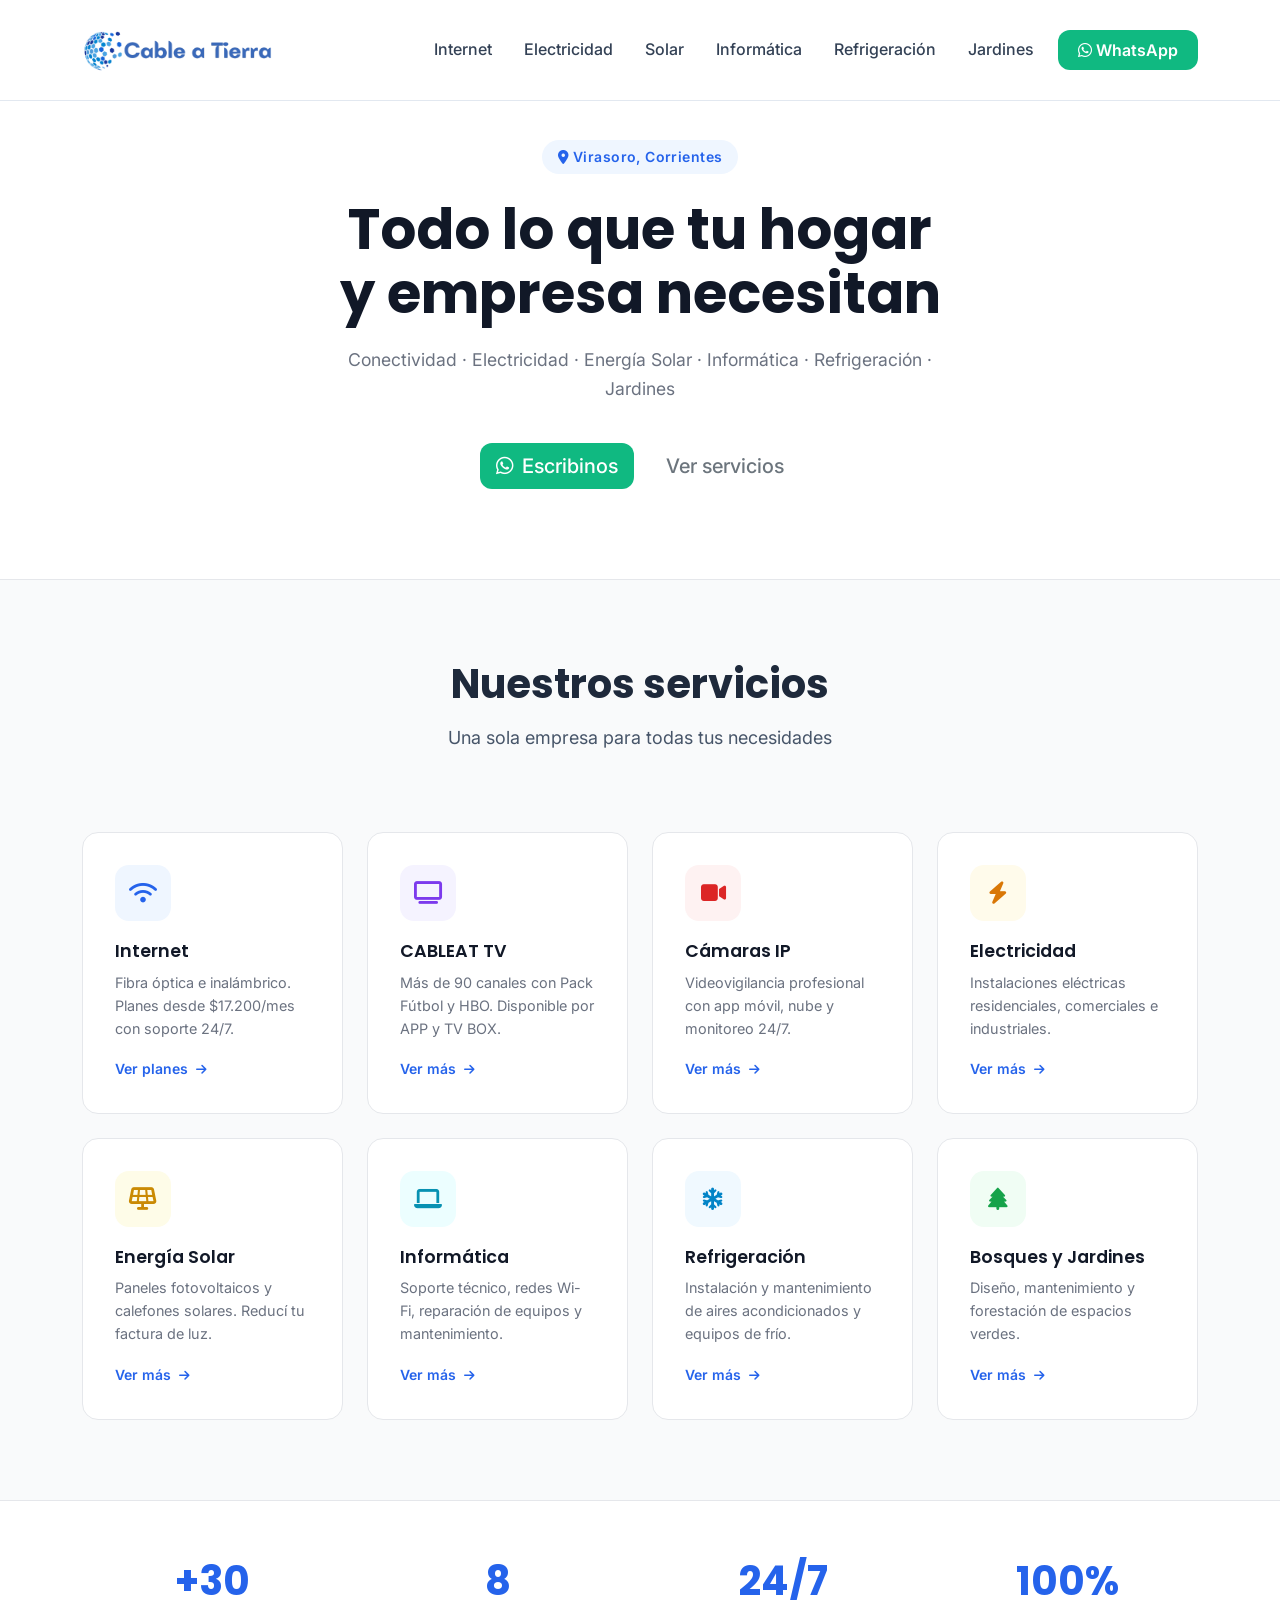
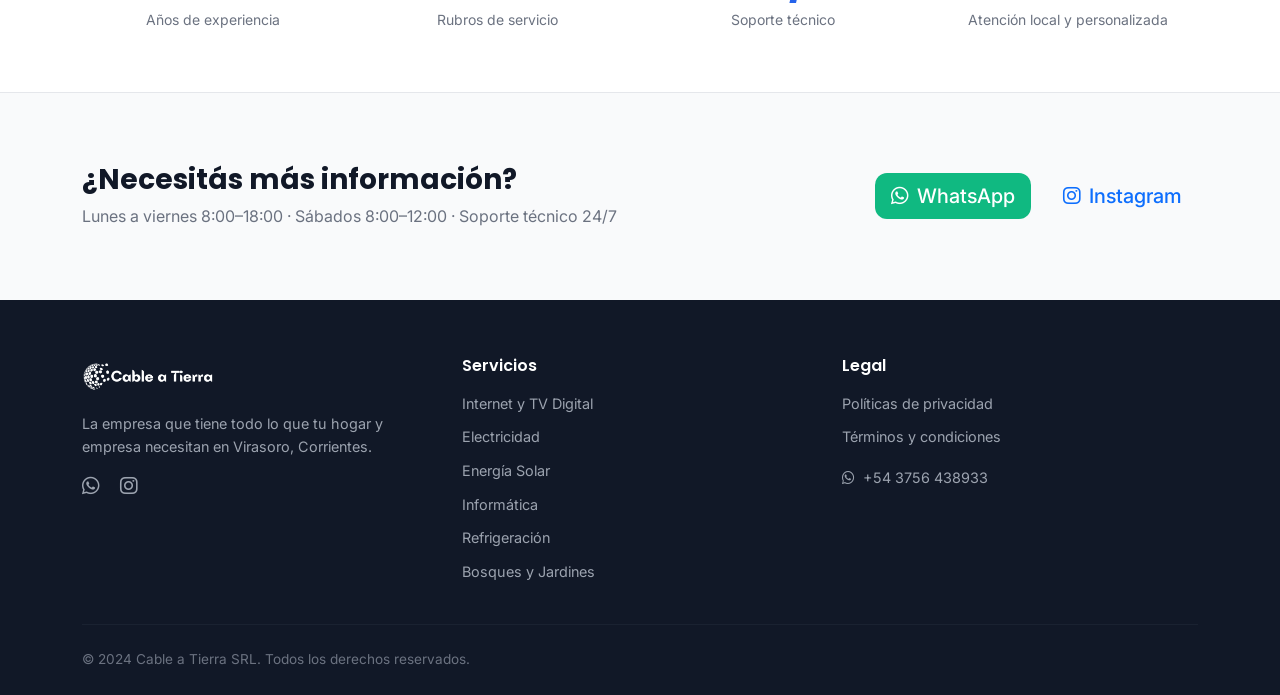
==== index.html @ e5aa2513 "fix: actualizar números de WhatsApp por rubro - Internet: +5493756438933 - Electricidad, Refrigeraci" ====
<!DOCTYPE html>
<html lang="es">
<head>
    <meta charset="UTF-8">
    <meta name="viewport" content="width=device-width, initial-scale=1.0">
    <title>Cable a Tierra - Soluciones para tu hogar y empresa en Virasoro</title>
    <meta name="description" content="Internet, TV Digital, Electricidad, Energía Solar, Informática, Refrigeración y Jardines en Virasoro, Corrientes.">
    <link href="https://cdn.jsdelivr.net/npm/bootstrap@5.3.0/dist/css/bootstrap.min.css" rel="stylesheet">
    <link rel="stylesheet" href="https://cdnjs.cloudflare.com/ajax/libs/font-awesome/6.4.0/css/all.min.css">
    <link href="https://fonts.googleapis.com/css2?family=Inter:wght@300;400;500;600;700&family=Poppins:wght@600;700&display=swap" rel="stylesheet">
    <link rel="stylesheet" href="styles.css">
</head>
<body>

    <!-- Navbar -->
    <nav class="navbar navbar-expand-lg fixed-top">
        <div class="container">
            <a class="navbar-brand" href="index.html">
                <img src="images/logo.png" alt="Cable a Tierra" class="logo">
            </a>
            <button class="navbar-toggler" type="button" data-bs-toggle="collapse" data-bs-target="#navbarNav">
                <span class="navbar-toggler-icon"></span>
            </button>
            <div class="collapse navbar-collapse" id="navbarNav">
                <ul class="navbar-nav ms-auto align-items-center">
                    <li class="nav-item"><a class="nav-link" href="internet.html">Internet</a></li>
                    <li class="nav-item"><a class="nav-link" href="electricidad.html">Electricidad</a></li>
                    <li class="nav-item"><a class="nav-link" href="solar.html">Solar</a></li>
                    <li class="nav-item"><a class="nav-link" href="informatica.html">Informática</a></li>
                    <li class="nav-item"><a class="nav-link" href="refrigeracion.html">Refrigeración</a></li>
                    <li class="nav-item"><a class="nav-link" href="jardines.html">Jardines</a></li>
                    <li class="nav-item ms-2">
                        <a class="btn btn-success nav-cta" href="https://wa.me/5493756438933" target="_blank">
                            <i class="fab fa-whatsapp me-1"></i>WhatsApp
                        </a>
                    </li>
                </ul>
            </div>
        </div>
    </nav>

    <!-- Hero -->
    <section class="hub-hero">
        <div class="container">
            <div class="row justify-content-center text-center">
                <div class="col-lg-7">
                    <span class="hub-badge"><i class="fas fa-map-marker-alt me-1"></i>Virasoro, Corrientes</span>
                    <h1 class="hub-title">Todo lo que tu hogar<br>y empresa necesitan</h1>
                    <p class="hub-subtitle">Conectividad · Electricidad · Energía Solar · Informática · Refrigeración · Jardines</p>
                    <div class="hub-actions">
                        <a href="https://wa.me/5493756438933" class="btn btn-success btn-lg" target="_blank">
                            <i class="fab fa-whatsapp me-2"></i>Escribinos
                        </a>
                        <a href="#servicios" class="btn btn-outline-secondary btn-lg">Ver servicios</a>
                    </div>
                </div>
            </div>
        </div>
    </section>

    <!-- Servicios -->
    <section id="servicios" class="services-section">
        <div class="container">
            <div class="row justify-content-center mb-5">
                <div class="col-lg-6 text-center">
                    <h2 class="section-title">Nuestros servicios</h2>
                    <p class="section-subtitle">Una sola empresa para todas tus necesidades</p>
                </div>
            </div>
            <div class="row g-4">

                <div class="col-lg-3 col-md-6">
                    <a href="internet.html" class="service-card">
                        <div class="service-icon" style="background:#EFF6FF;color:#2563EB">
                            <i class="fas fa-wifi"></i>
                        </div>
                        <h4>Internet</h4>
                        <p>Fibra óptica e inalámbrico. Planes desde $17.200/mes con soporte 24/7.</p>
                        <span class="service-link">Ver planes <i class="fas fa-arrow-right"></i></span>
                    </a>
                </div>

                <div class="col-lg-3 col-md-6">
                    <a href="internet.html#tv-digital" class="service-card">
                        <div class="service-icon" style="background:#F5F3FF;color:#7C3AED">
                            <i class="fas fa-tv"></i>
                        </div>
                        <h4>CABLEAT TV</h4>
                        <p>Más de 90 canales con Pack Fútbol y HBO. Disponible por APP y TV BOX.</p>
                        <span class="service-link">Ver más <i class="fas fa-arrow-right"></i></span>
                    </a>
                </div>

                <div class="col-lg-3 col-md-6">
                    <a href="internet.html#camaras" class="service-card">
                        <div class="service-icon" style="background:#FEF2F2;color:#DC2626">
                            <i class="fas fa-video"></i>
                        </div>
                        <h4>Cámaras IP</h4>
                        <p>Videovigilancia profesional con app móvil, nube y monitoreo 24/7.</p>
                        <span class="service-link">Ver más <i class="fas fa-arrow-right"></i></span>
                    </a>
                </div>

                <div class="col-lg-3 col-md-6">
                    <a href="electricidad.html" class="service-card">
                        <div class="service-icon" style="background:#FFFBEB;color:#D97706">
                            <i class="fas fa-bolt"></i>
                        </div>
                        <h4>Electricidad</h4>
                        <p>Instalaciones eléctricas residenciales, comerciales e industriales.</p>
                        <span class="service-link">Ver más <i class="fas fa-arrow-right"></i></span>
                    </a>
                </div>

                <div class="col-lg-3 col-md-6">
                    <a href="solar.html" class="service-card">
                        <div class="service-icon" style="background:#FEFCE8;color:#CA8A04">
                            <i class="fas fa-solar-panel"></i>
                        </div>
                        <h4>Energía Solar</h4>
                        <p>Paneles fotovoltaicos y calefones solares. Reducí tu factura de luz.</p>
                        <span class="service-link">Ver más <i class="fas fa-arrow-right"></i></span>
                    </a>
                </div>

                <div class="col-lg-3 col-md-6">
                    <a href="informatica.html" class="service-card">
                        <div class="service-icon" style="background:#ECFEFF;color:#0891B2">
                            <i class="fas fa-laptop"></i>
                        </div>
                        <h4>Informática</h4>
                        <p>Soporte técnico, redes Wi-Fi, reparación de equipos y mantenimiento.</p>
                        <span class="service-link">Ver más <i class="fas fa-arrow-right"></i></span>
                    </a>
                </div>

                <div class="col-lg-3 col-md-6">
                    <a href="refrigeracion.html" class="service-card">
                        <div class="service-icon" style="background:#F0F9FF;color:#0284C7">
                            <i class="fas fa-snowflake"></i>
                        </div>
                        <h4>Refrigeración</h4>
                        <p>Instalación y mantenimiento de aires acondicionados y equipos de frío.</p>
                        <span class="service-link">Ver más <i class="fas fa-arrow-right"></i></span>
                    </a>
                </div>

                <div class="col-lg-3 col-md-6">
                    <a href="jardines.html" class="service-card">
                        <div class="service-icon" style="background:#F0FDF4;color:#16A34A">
                            <i class="fas fa-tree"></i>
                        </div>
                        <h4>Bosques y Jardines</h4>
                        <p>Diseño, mantenimiento y forestación de espacios verdes.</p>
                        <span class="service-link">Ver más <i class="fas fa-arrow-right"></i></span>
                    </a>
                </div>

            </div>
        </div>
    </section>

    <!-- Stats -->
    <section class="stats-section">
        <div class="container">
            <div class="row text-center g-4">
                <div class="col-6 col-md-3">
                    <div class="stat-number">+30</div>
                    <div class="stat-label">Años de experiencia</div>
                </div>
                <div class="col-6 col-md-3">
                    <div class="stat-number">8</div>
                    <div class="stat-label">Rubros de servicio</div>
                </div>
                <div class="col-6 col-md-3">
                    <div class="stat-number">24/7</div>
                    <div class="stat-label">Soporte técnico</div>
                </div>
                <div class="col-6 col-md-3">
                    <div class="stat-number">100%</div>
                    <div class="stat-label">Atención local y personalizada</div>
                </div>
            </div>
        </div>
    </section>

    <!-- Contacto -->
    <section class="contact-bar">
        <div class="container">
            <div class="row align-items-center justify-content-between g-4">
                <div class="col-lg-6">
                    <h2>¿Necesitás más información?</h2>
                    <p>Lunes a viernes 8:00–18:00 · Sábados 8:00–12:00 · Soporte técnico 24/7</p>
                </div>
                <div class="col-lg-4 d-flex gap-3 justify-content-lg-end flex-wrap">
                    <a href="https://wa.me/5493756438933" class="btn btn-success btn-lg" target="_blank">
                        <i class="fab fa-whatsapp me-2"></i>WhatsApp
                    </a>
                    <a href="https://instagram.com/cableatierrasrl" class="btn btn-outline-primary btn-lg" target="_blank">
                        <i class="fab fa-instagram me-2"></i>Instagram
                    </a>
                </div>
            </div>
        </div>
    </section>

    <!-- Footer -->
    <footer>
        <div class="container">
            <div class="row gy-4">
                <div class="col-lg-4">
                    <img src="images/logo.png" alt="Cable a Tierra" class="footer-logo mb-3">
                    <p>La empresa que tiene todo lo que tu hogar y empresa necesitan en Virasoro, Corrientes.</p>
                    <div class="mt-3">
                        <a href="https://wa.me/5493756438933" class="footer-social me-3" target="_blank"><i class="fab fa-whatsapp fa-lg"></i></a>
                        <a href="https://instagram.com/cableatierrasrl" class="footer-social" target="_blank"><i class="fab fa-instagram fa-lg"></i></a>
                    </div>
                </div>
                <div class="col-lg-4">
                    <h6>Servicios</h6>
                    <ul class="list-unstyled footer-links">
                        <li><a href="internet.html">Internet y TV Digital</a></li>
                        <li><a href="electricidad.html">Electricidad</a></li>
                        <li><a href="solar.html">Energía Solar</a></li>
                        <li><a href="informatica.html">Informática</a></li>
                        <li><a href="refrigeracion.html">Refrigeración</a></li>
                        <li><a href="jardines.html">Bosques y Jardines</a></li>
                    </ul>
                </div>
                <div class="col-lg-4">
                    <h6>Legal</h6>
                    <ul class="list-unstyled footer-links">
                        <li><a href="politicas.html">Políticas de privacidad</a></li>
                        <li><a href="terminos.html">Términos y condiciones</a></li>
                    </ul>
                    <p class="mt-3" style="color:#9CA3AF;font-size:0.9rem"><i class="fab fa-whatsapp me-2"></i>+54 3756 438933</p>
                </div>
            </div>
            <hr class="footer-divider">
            <p class="footer-copy">&copy; 2024 Cable a Tierra SRL. Todos los derechos reservados.</p>
        </div>
    </footer>

    <script src="https://cdn.jsdelivr.net/npm/bootstrap@5.3.0/dist/js/bootstrap.bundle.min.js"></script>
    <script src="script.js"></script>
</body>
</html>
---- styles.css ----
/* Variables CSS para paleta de colores moderna */
:root {
    --primary-color: #2563eb;
    --primary-dark: #1d4ed8;
    --secondary-color: #06b6d4;
    --success-color: #10b981;
    --warning-color: #f59e0b;
    --danger-color: #ef4444;
    --dark-color: #1f2937;
    --light-color: #f8fafc;
    --gray-100: #f1f5f9;
    --gray-200: #e2e8f0;
    --gray-300: #cbd5e1;
    --gray-400: #94a3b8;
    --gray-500: #64748b;
    --gray-600: #475569;
    --gray-700: #334155;
    --gray-800: #1e293b;
    --gray-900: #0f172a;
    
    --gradient-primary: linear-gradient(135deg, #2563eb 0%, #06b6d4 100%);
    --gradient-secondary: linear-gradient(135deg, #10b981 0%, #06b6d4 100%);
    
    --font-primary: 'Inter', sans-serif;
    --font-secondary: 'Poppins', sans-serif;
    
    --border-radius: 12px;
    --border-radius-lg: 16px;
    --box-shadow: 0 4px 6px -1px rgba(0, 0, 0, 0.1), 0 2px 4px -1px rgba(0, 0, 0, 0.06);
    --box-shadow-lg: 0 20px 25px -5px rgba(0, 0, 0, 0.1), 0 10px 10px -5px rgba(0, 0, 0, 0.04);
}

/* Reset y base */
* {
    margin: 0;
    padding: 0;
    box-sizing: border-box;
}

body {
    font-family: var(--font-primary);
    line-height: 1.6;
    color: var(--gray-700);
    overflow-x: hidden;
}

/* Smooth scrolling */
html {
    scroll-behavior: smooth;
}

/* Tipografía */
h1, h2, h3, h4, h5, h6 {
    font-family: var(--font-secondary);
    font-weight: 600;
    line-height: 1.2;
    margin-bottom: 1rem;
}

.section-title {
    font-size: 2.5rem;
    font-weight: 700;
    color: var(--gray-800);
    margin-bottom: 1rem;
}

.section-subtitle {
    font-size: 1.125rem;
    color: var(--gray-600);
    margin-bottom: 2rem;
}

/* Navegación */
.navbar {
    background: rgba(255, 255, 255, 0.95);
    backdrop-filter: blur(10px);
    border-bottom: 1px solid var(--gray-200);
    transition: all 0.3s ease;
    padding: 1rem 0;
}

.navbar.scrolled {
    background: rgba(255, 255, 255, 0.98);
    box-shadow: var(--box-shadow);
}

.navbar-brand .logo {
    height: 58px;
    width: auto;
}

.navbar-nav .nav-link {
    font-weight: 500;
    color: var(--gray-700);
    margin: 0 0.5rem;
    transition: color 0.3s ease;
}

.navbar-nav .nav-link:hover {
    color: var(--primary-color);
}

.navbar-nav .nav-link.btn {
    border-radius: var(--border-radius);
    padding: 0.5rem 1rem;
}

/* Hero Section */
.hero-section {
    position: relative;
    min-height: 100vh;
    display: flex;
    align-items: center;
    background: var(--gradient-primary);
    color: white;
    overflow: hidden;
}

.hero-background {
    position: absolute;
    top: 0;
    left: 0;
    width: 100%;
    height: 100%;
    background: url('images/hero_background.png') center/cover;
    opacity: 0.3;
    z-index: 1;
}

.hero-section::before {
    content: '';
    position: absolute;
    top: 0;
    left: 0;
    width: 100%;
    height: 100%;
    background: var(--gradient-primary);
    z-index: 2;
}

.hero-section .container {
    position: relative;
    z-index: 3;
}

.hero-title {
    font-size: 3.5rem;
    font-weight: 700;
    margin-bottom: 1.5rem;
    line-height: 1.1;
}

.hero-subtitle {
    font-size: 1.25rem;
    margin-bottom: 2rem;
    opacity: 0.9;
}

.hero-buttons .btn {
    margin: 0.5rem 0.5rem 0.5rem 0;
    padding: 0.75rem 2rem;
    font-weight: 600;
    border-radius: var(--border-radius);
    transition: all 0.3s ease;
}

.hero-buttons .btn:hover {
    transform: translateY(-2px);
    box-shadow: var(--box-shadow-lg);
}

.hero-image img {
    border-radius: var(--border-radius-lg);
    box-shadow: var(--box-shadow-lg);
}

/* Botones personalizados */
.btn {
    border-radius: var(--border-radius);
    font-weight: 500;
    transition: all 0.3s ease;
    border: none;
}

.btn-primary {
    background: var(--gradient-primary);
    border: none;
}

.btn-primary:hover {
    background: var(--primary-dark);
    transform: translateY(-1px);
    box-shadow: var(--box-shadow);
}

.btn-success {
    background-color: var(--success-color);
}

.btn-success:hover {
    background-color: #059669;
    transform: translateY(-1px);
}

/* Planes de Internet */
.plan-tabs .nav-link {
    border-radius: var(--border-radius);
    font-weight: 600;
    color: var(--gray-600);
    background: var(--gray-100);
    border: none;
    margin: 0 0.25rem;
    transition: all 0.3s ease;
}

.plan-tabs .nav-link.active {
    background: var(--gradient-primary);
    color: white;
}

.plan-card {
    background: white;
    border-radius: var(--border-radius-lg);
    padding: 2rem;
    box-shadow: var(--box-shadow);
    transition: all 0.3s ease;
    height: 100%;
    position: relative;
    border: 2px solid transparent;
}

.plan-card:hover {
    transform: translateY(-5px);
    box-shadow: var(--box-shadow-lg);
}

.plan-card.featured {
    border-color: var(--primary-color);
    transform: scale(1.05);
}

.plan-card.featured:hover {
    transform: scale(1.05) translateY(-5px);
}

.plan-badge {
    position: absolute;
    top: -10px;
    left: 50%;
    transform: translateX(-50%);
    background: var(--gradient-primary);
    color: white;
    padding: 0.5rem 1rem;
    border-radius: var(--border-radius);
    font-size: 0.875rem;
    font-weight: 600;
}

.plan-header h4 {
    font-size: 1.5rem;
    color: var(--gray-800);
    margin-bottom: 0.5rem;
}

.plan-price {
    font-size: 2rem;
    font-weight: 700;
    color: var(--primary-color);
}

.plan-price-original {
    font-size: 0.95rem;
    color: var(--gray-400);
    text-decoration: line-through;
    margin-bottom: 0.1rem;
}

.plan-period {
    color: var(--gray-500);
    font-size: 0.875rem;
}

.plan-features ul {
    list-style: none;
    padding: 0;
    margin: 1.5rem 0;
}

.plan-features li {
    padding: 0.5rem 0;
    color: var(--gray-600);
}

.plan-features li i {
    color: var(--success-color);
    margin-right: 0.5rem;
}

/* TV Digital */
.tv-plan-card {
    background: white;
    border-radius: var(--border-radius);
    padding: 1.5rem;
    box-shadow: var(--box-shadow);
    transition: all 0.3s ease;
    border: 2px solid transparent;
}

.tv-plan-card:hover {
    transform: translateY(-2px);
    box-shadow: var(--box-shadow-lg);
}

.tv-plan-card.featured {
    border-color: var(--primary-color);
    background: linear-gradient(135deg, rgba(37, 99, 235, 0.05) 0%, rgba(6, 182, 212, 0.05) 100%);
}

.tv-plan-card h5 {
    color: var(--gray-800);
    margin-bottom: 0.25rem;
}

.tv-plan-card .price {
    font-size: 1.5rem;
    font-weight: 700;
    color: var(--primary-color);
}

.additional-packs {
    background: var(--gray-100);
    border-radius: var(--border-radius);
    padding: 1rem;
}

.pack-item {
    display: flex;
    justify-content: space-between;
    align-items: center;
    padding: 0.5rem 0;
    border-bottom: 1px solid var(--gray-200);
}

.pack-item:last-child {
    border-bottom: none;
}

.pack-item .price {
    font-weight: 600;
    color: var(--primary-color);
}

/* Features List */
.features-list {
    margin: 2rem 0;
}

.feature-item {
    display: flex;
    align-items: flex-start;
    margin-bottom: 1.5rem;
}

.feature-item i {
    font-size: 1.5rem;
    color: var(--primary-color);
    margin-right: 1rem;
    margin-top: 0.25rem;
}

.feature-item h5 {
    margin-bottom: 0.5rem;
    color: var(--gray-800);
}

.feature-item p {
    color: var(--gray-600);
    margin-bottom: 0;
}

/* Por qué elegirnos */
.why-choose-item i {
    color: rgba(255, 255, 255, 0.9);
}

.why-choose-item h5 {
    color: white;
    margin-bottom: 1rem;
}

.why-choose-item p {
    color: rgba(255, 255, 255, 0.8);
}

/* Formulario de contacto */
.contact-form-wrapper {
    background: white;
    border-radius: var(--border-radius-lg);
    padding: 3rem;
    box-shadow: var(--box-shadow-lg);
    border: 1px solid var(--gray-200);
}

.contact-form .form-control,
.contact-form .form-select {
    border-radius: var(--border-radius);
    border: 2px solid var(--gray-200);
    padding: 0.75rem 1rem;
    transition: all 0.3s ease;
}

.contact-form .form-control:focus,
.contact-form .form-select:focus {
    border-color: var(--primary-color);
    box-shadow: 0 0 0 0.2rem rgba(37, 99, 235, 0.25);
}

.contact-form .form-label {
    font-weight: 600;
    color: var(--gray-700);
    margin-bottom: 0.5rem;
}

/* Tarjetas de contacto */
.contact-card {
    background: white;
    border-radius: var(--border-radius-lg);
    padding: 2rem;
    box-shadow: var(--box-shadow);
    transition: all 0.3s ease;
    height: 100%;
}

.contact-card:hover {
    transform: translateY(-5px);
    box-shadow: var(--box-shadow-lg);
}

.contact-card h5 {
    color: var(--gray-800);
    margin: 1rem 0;
}

.contact-card p {
    color: var(--gray-600);
    margin-bottom: 1.5rem;
}

/* Footer */
footer {
    background: var(--gray-900) !important;
}

.footer-logo {
    height: 40px;
    width: auto;
    filter: brightness(0) invert(1);
}

footer h6 {
    color: white;
    font-weight: 600;
    margin-bottom: 1rem;
}

footer a {
    color: var(--gray-400);
    text-decoration: none;
    transition: color 0.3s ease;
}

footer a:hover {
    color: white;
}

/* Chatbot Widget */
.chatbot-widget {
    position: fixed;
    bottom: 20px;
    right: 20px;
    z-index: 1000;
}

.chatbot-toggle {
    width: 60px;
    height: 60px;
    background: var(--gradient-primary);
    border-radius: 50%;
    display: flex;
    align-items: center;
    justify-content: center;
    color: white;
    font-size: 1.5rem;
    cursor: pointer;
    box-shadow: var(--box-shadow-lg);
    transition: all 0.3s ease;
}

.chatbot-toggle:hover {
    transform: scale(1.1);
}

.chatbot-window {
    position: absolute;
    bottom: 70px;
    right: 0;
    width: 300px;
    background: white;
    border-radius: var(--border-radius-lg);
    box-shadow: var(--box-shadow-lg);
    display: none;
    overflow: hidden;
    border: 1px solid var(--gray-200);
}

.chatbot-window.active {
    display: block;
    animation: slideUp 0.3s ease;
}

@keyframes slideUp {
    from {
        opacity: 0;
        transform: translateY(20px);
    }
    to {
        opacity: 1;
        transform: translateY(0);
    }
}

.chatbot-header {
    background: var(--gradient-primary);
    color: white;
    padding: 1rem;
    display: flex;
    justify-content: space-between;
    align-items: center;
}

.chatbot-header h6 {
    margin: 0;
    font-weight: 600;
}

.chatbot-body {
    padding: 1rem;
    max-height: 300px;
    overflow-y: auto;
}

.chatbot-message {
    background: var(--gray-100);
    padding: 0.75rem;
    border-radius: var(--border-radius);
    margin-bottom: 1rem;
    font-size: 0.875rem;
}

.bot-message {
    background: var(--gray-100);
}

.user-message {
    background: var(--primary-color);
    color: white;
    margin-left: 2rem;
}

.chatbot-options {
    display: flex;
    flex-direction: column;
    gap: 0.5rem;
}

.chatbot-option {
    background: white;
    border: 2px solid var(--gray-200);
    border-radius: var(--border-radius);
    padding: 0.5rem;
    font-size: 0.875rem;
    cursor: pointer;
    transition: all 0.3s ease;
}

.chatbot-option:hover {
    border-color: var(--primary-color);
    background: rgba(37, 99, 235, 0.05);
}

/* Responsive Design */
@media (max-width: 768px) {
    .hero-title {
        font-size: 2.5rem;
    }
    
    .section-title {
        font-size: 2rem;
    }
    
    .hero-buttons .btn {
        display: block;
        width: 100%;
        margin: 0.5rem 0;
    }
    
    .contact-form-wrapper {
        padding: 2rem 1.5rem;
    }
    
    .plan-card.featured {
        transform: none;
    }
    
    .plan-card.featured:hover {
        transform: translateY(-5px);
    }
    
    .chatbot-window {
        width: 280px;
        right: -10px;
    }
}

@media (max-width: 576px) {
    .hero-title {
        font-size: 2rem;
    }
    
    .hero-subtitle {
        font-size: 1rem;
    }
    
    .contact-form-wrapper {
        padding: 1.5rem 1rem;
    }
    
    .navbar-brand .logo {
        height: 42px;
    }
}

/* Animaciones adicionales */
.fade-in {
    opacity: 0;
    transform: translateY(30px);
    transition: all 0.6s ease;
}

.fade-in.visible {
    opacity: 1;
    transform: translateY(0);
}

/* Utilidades */
.bg-gradient-primary {
    background: var(--gradient-primary);
}

.bg-gradient-secondary {
    background: var(--gradient-secondary);
}

.text-gradient {
    background: var(--gradient-primary);
    -webkit-background-clip: text;
    -webkit-text-fill-color: transparent;
    background-clip: text;
}

/* =====================
   HUB PAGE
   ===================== */

.hub-hero {
    padding: 140px 0 90px;
    background: #fff;
    border-bottom: 1px solid #E5E7EB;
}

.hub-badge {
    display: inline-block;
    background: #EFF6FF;
    color: #2563EB;
    padding: 0.35rem 1rem;
    border-radius: 100px;
    font-size: 0.875rem;
    font-weight: 600;
    letter-spacing: 0.03em;
    margin-bottom: 1.5rem;
}

.hub-title {
    font-size: 3.5rem;
    font-weight: 700;
    color: #111827;
    line-height: 1.15;
    margin-bottom: 1.25rem;
    font-family: var(--font-secondary);
}

.hub-subtitle {
    font-size: 1.1rem;
    color: #6B7280;
    margin-bottom: 2.5rem;
}

.hub-actions {
    display: flex;
    gap: 1rem;
    justify-content: center;
    flex-wrap: wrap;
}

.nav-cta {
    border-radius: var(--border-radius);
    padding: 0.5rem 1.25rem;
    font-weight: 600;
}

/* Services grid */
.services-section {
    padding: 80px 0;
    background: #F9FAFB;
}

.service-card {
    display: block;
    background: white;
    border-radius: 16px;
    padding: 2rem;
    height: 100%;
    text-decoration: none;
    color: inherit;
    border: 1px solid #E5E7EB;
    transition: all 0.25s ease;
}

.service-card:hover {
    transform: translateY(-4px);
    box-shadow: 0 12px 30px rgba(0,0,0,0.08);
    border-color: transparent;
    color: inherit;
    text-decoration: none;
}

.service-icon {
    width: 56px;
    height: 56px;
    border-radius: 14px;
    display: flex;
    align-items: center;
    justify-content: center;
    font-size: 1.4rem;
    margin-bottom: 1.25rem;
}

.service-card h4 {
    font-size: 1.1rem;
    font-weight: 600;
    color: #111827;
    margin-bottom: 0.5rem;
}

.service-card p {
    font-size: 0.9rem;
    color: #6B7280;
    margin-bottom: 1rem;
    line-height: 1.6;
}

.service-link {
    font-size: 0.875rem;
    font-weight: 600;
    color: #2563EB;
}

.service-link i {
    margin-left: 0.25rem;
    transition: transform 0.2s;
    font-size: 0.75rem;
}

.service-card:hover .service-link i {
    transform: translateX(4px);
}

/* Stats */
.stats-section {
    padding: 60px 0;
    background: white;
    border-top: 1px solid #E5E7EB;
    border-bottom: 1px solid #E5E7EB;
}

.stat-number {
    font-size: 2.5rem;
    font-weight: 700;
    color: #2563EB;
    font-family: var(--font-secondary);
    line-height: 1;
    margin-bottom: 0.5rem;
}

.stat-label {
    font-size: 0.875rem;
    color: #6B7280;
}

/* Contact bar */
.contact-bar {
    padding: 70px 0;
    background: #F9FAFB;
}

.contact-bar h2 {
    font-size: 1.75rem;
    font-weight: 700;
    color: #111827;
    margin-bottom: 0.5rem;
}

.contact-bar p {
    color: #6B7280;
    margin: 0;
}

/* Footer */
footer {
    background: #111827 !important;
    color: #9CA3AF;
    padding: 3.5rem 0 1.5rem;
}

.footer-logo {
    height: 40px;
    width: auto;
    filter: brightness(0) invert(1);
}

footer p {
    color: #9CA3AF;
    font-size: 0.9rem;
}

footer h6 {
    color: white !important;
    font-weight: 600;
    margin-bottom: 1rem;
}

.footer-links {
    margin: 0;
}

.footer-links li {
    margin-bottom: 0.5rem;
}

.footer-links a {
    color: #9CA3AF;
    text-decoration: none;
    font-size: 0.9rem;
    transition: color 0.2s;
}

.footer-links a:hover {
    color: white;
}

.footer-divider {
    border-color: #374151;
    margin: 2rem 0 1.5rem;
}

.footer-copy {
    font-size: 0.85rem;
    color: #6B7280;
    margin: 0;
}

.footer-social {
    color: #9CA3AF;
    text-decoration: none;
    transition: color 0.2s;
}

.footer-social:hover {
    color: white;
}

/* Banners de página (electricidad / solar) */
.page-banner-wrap {
    width: 100%;
    line-height: 0;
}

.page-banner {
    width: 100%;
    height: auto;
    display: block;
}

/* Secciones con banner integrado (jardines / informática) */
.product-section {
    border-top: 1px solid #E5E7EB;
}

.product-section-banner {
    width: 100%;
    line-height: 0;
}

.product-section-banner img {
    width: 100%;
    height: auto;
    display: block;
    transition: transform 0.4s ease;
}

.product-section:hover .product-section-banner img {
    transform: scale(1.02);
}

/* =====================
   SERVICE PAGES
   ===================== */

.service-hero {
    padding: 130px 0 70px;
    color: white;
    position: relative;
    overflow: hidden;
}

.service-hero::after {
    content: '';
    position: absolute;
    bottom: -2px;
    left: 0;
    right: 0;
    height: 60px;
    background: white;
    clip-path: ellipse(55% 100% at 50% 100%);
}

.service-hero-inner {
    position: relative;
    z-index: 2;
}

.service-hero-badge {
    display: inline-flex;
    align-items: center;
    gap: 0.4rem;
    background: rgba(255,255,255,0.2);
    padding: 0.35rem 1rem;
    border-radius: 100px;
    font-size: 0.85rem;
    font-weight: 500;
    margin-bottom: 1.25rem;
}

.service-hero-icon {
    font-size: 3rem;
    margin-bottom: 1rem;
    opacity: 0.9;
}

.service-hero-title {
    font-size: 2.75rem;
    font-weight: 700;
    line-height: 1.2;
    margin-bottom: 1rem;
}

.service-hero-subtitle {
    font-size: 1.1rem;
    opacity: 0.85;
    margin-bottom: 2rem;
    max-width: 520px;
}

/* Feature cards */
.features-grid {
    padding: 80px 0;
    background: white;
}

.feature-card {
    background: white;
    border-radius: 16px;
    padding: 2rem;
    border: 1px solid #E5E7EB;
    height: 100%;
    transition: all 0.25s ease;
}

.feature-card:hover {
    box-shadow: 0 8px 25px rgba(0,0,0,0.07);
    border-color: transparent;
    transform: translateY(-3px);
}

.feature-card-icon {
    font-size: 1.75rem;
    margin-bottom: 1rem;
}

.feature-card h5 {
    font-size: 1rem;
    font-weight: 600;
    color: #111827;
    margin-bottom: 0.4rem;
}

.feature-card p {
    font-size: 0.875rem;
    color: #6B7280;
    margin: 0;
    line-height: 1.6;
}

/* CTA section */
.cta-section {
    padding: 80px 0;
    background: #F9FAFB;
    text-align: center;
    border-top: 1px solid #E5E7EB;
}

.cta-section h2 {
    font-size: 2rem;
    font-weight: 700;
    color: #111827;
    margin-bottom: 0.75rem;
}

.cta-section p {
    color: #6B7280;
    margin-bottom: 2rem;
    font-size: 1rem;
}

@media (max-width: 768px) {
    .hub-title { font-size: 2.5rem; }
    .service-hero-title { font-size: 2rem; }
    .stat-number { font-size: 2rem; }
}

@media (max-width: 576px) {
    .hub-title { font-size: 2rem; }
    .hub-hero { padding: 120px 0 60px; }
}

/* Scrollbar personalizado */
::-webkit-scrollbar {
    width: 8px;
}

::-webkit-scrollbar-track {
    background: var(--gray-100);
}

::-webkit-scrollbar-thumb {
    background: var(--gray-400);
    border-radius: 4px;
}

::-webkit-scrollbar-thumb:hover {
    background: var(--gray-500);
}

/* Próximamente badge */
.proximamente-badge {
    display: inline-flex;
    align-items: center;
    background: #FEF3C7;
    color: #92400E;
    border: 1.5px solid #FCD34D;
    padding: 0.45rem 1.1rem;
    border-radius: 100px;
    font-size: 0.9rem;
    font-weight: 600;
    letter-spacing: 0.03em;
}

.proximamente-wrap {
    position: relative;
    padding: 2.5rem;
    border-radius: var(--border-radius-lg);
    background: #FFFBEB;
    border: 2px dashed #FCD34D;
}
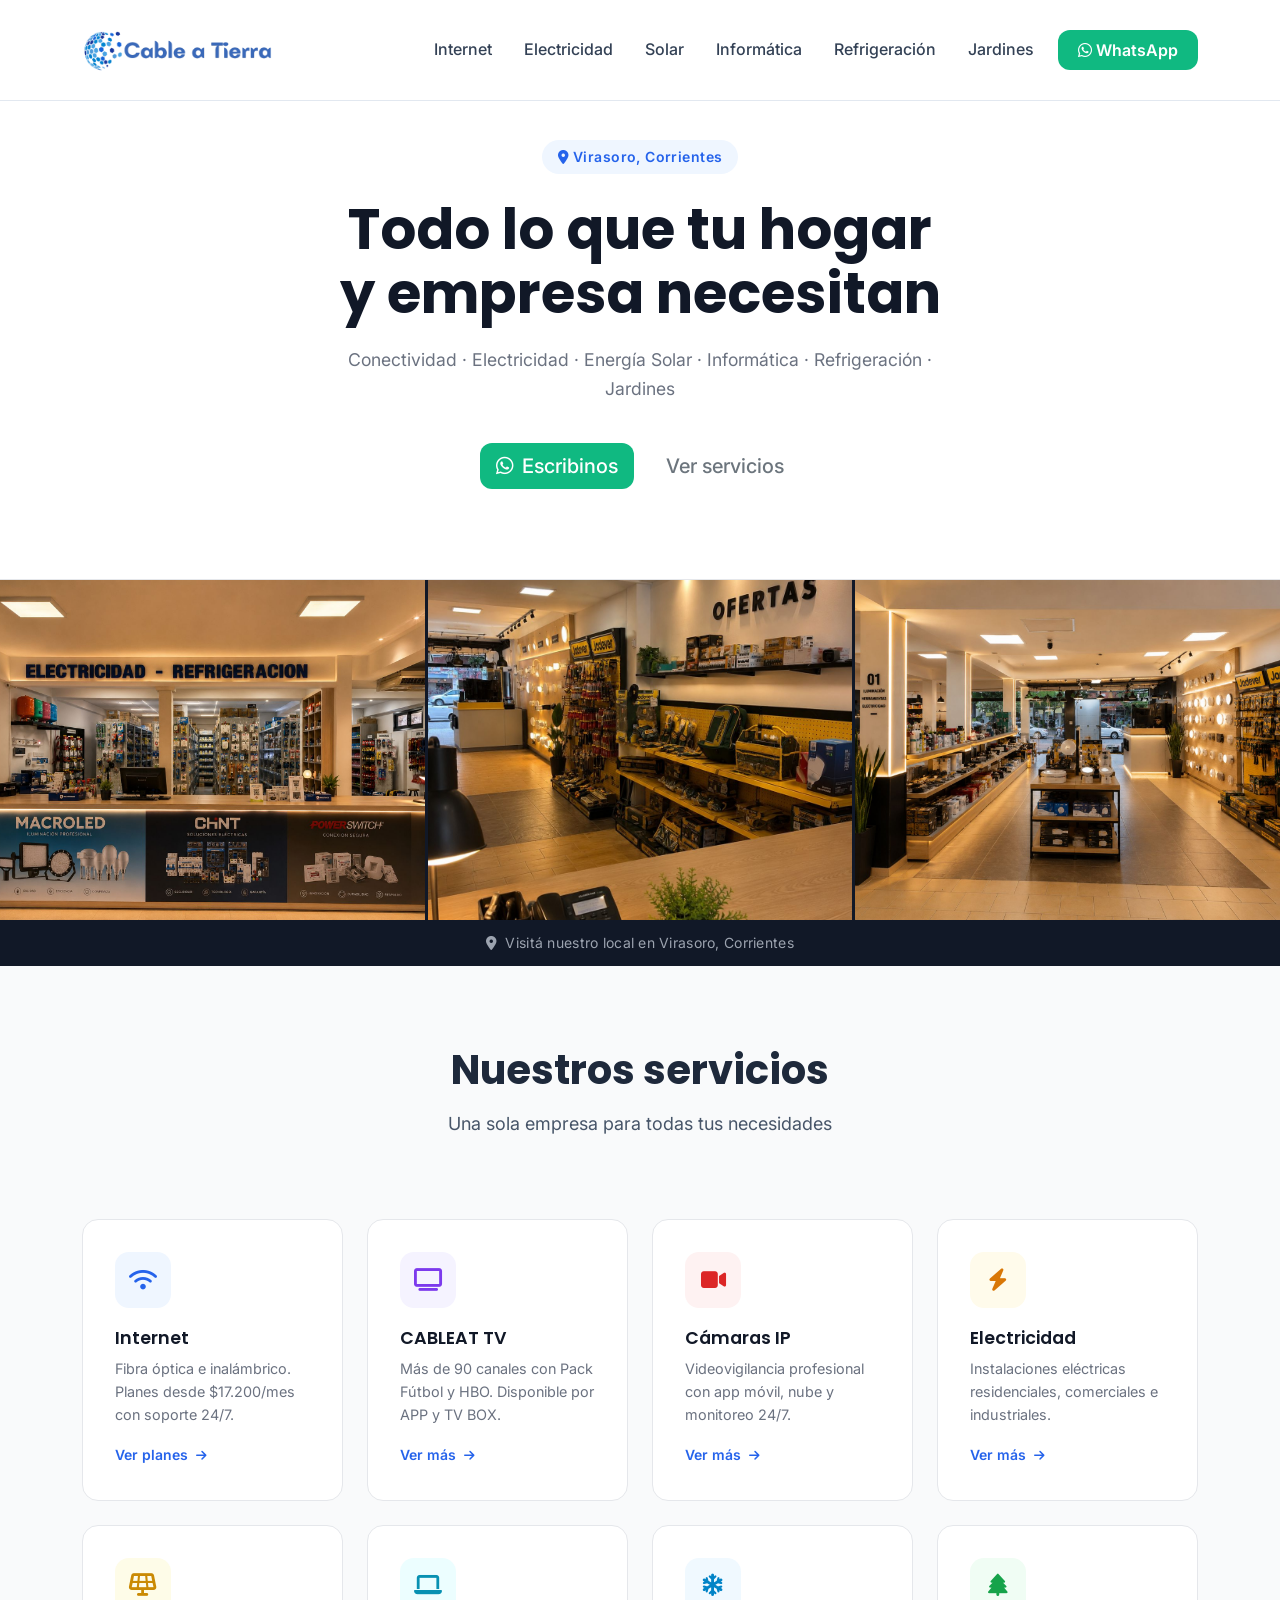
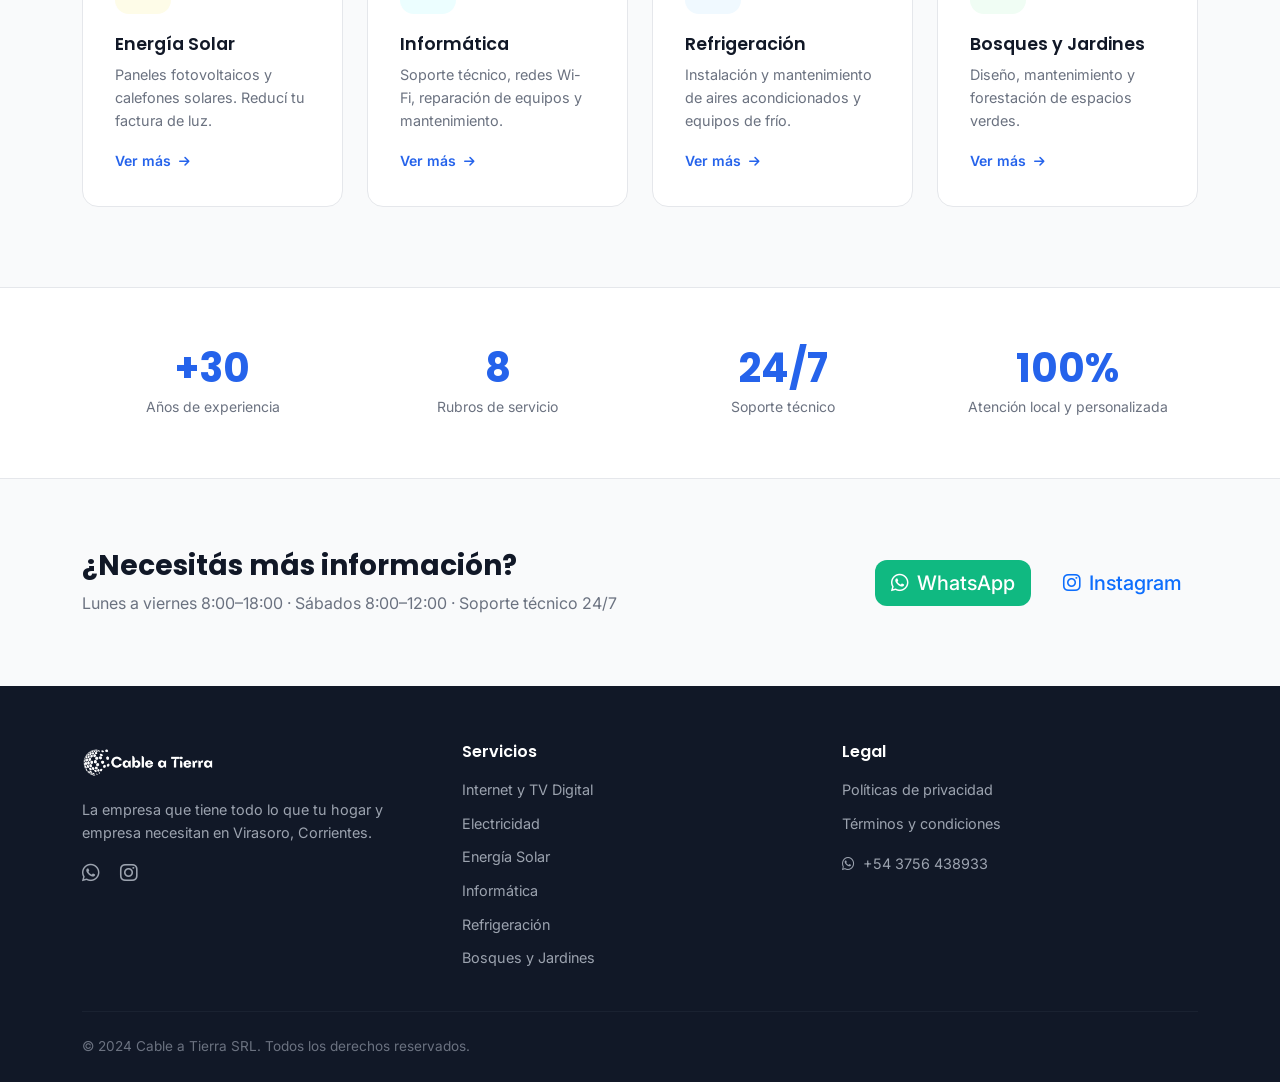
==== commit 37b2e616: "feat: agregar strip de fotos del local en el home Sección con 3 fotos del local visible justo debajo" ====
--- a/index.html
+++ b/index.html
@@ -58,6 +58,18 @@
         </div>
     </section>
 
+    <!-- Fotos del local -->
+    <section class="store-section">
+        <div class="store-photos-strip">
+            <img src="images/foto_interior1.jpeg" alt="Nuestro local - Cable a Tierra Virasoro">
+            <img src="images/foto_interior2.jpeg" alt="Nuestro local - Cable a Tierra Virasoro">
+            <img src="images/foto_interior3.jpeg" alt="Nuestro local - Cable a Tierra Virasoro">
+        </div>
+        <div class="store-caption">
+            <i class="fas fa-map-marker-alt me-2"></i>Visitá nuestro local en Virasoro, Corrientes
+        </div>
+    </section>
+
     <!-- Servicios -->
     <section id="servicios" class="services-section">
         <div class="container">
--- a/styles.css
+++ b/styles.css
@@ -1071,6 +1071,65 @@
     background: var(--gray-500);
 }
 
+/* Fotos del local */
+.store-section {
+    background: #111827;
+}
+
+.store-photos-strip {
+    display: grid;
+    grid-template-columns: repeat(3, 1fr);
+    gap: 3px;
+    line-height: 0;
+}
+
+.store-photos-strip img {
+    width: 100%;
+    height: 340px;
+    object-fit: cover;
+    object-position: center;
+    display: block;
+    transition: transform 0.4s ease;
+}
+
+.store-photos-strip img:hover {
+    transform: scale(1.02);
+    z-index: 1;
+    position: relative;
+}
+
+.store-caption {
+    text-align: center;
+    padding: 0.75rem 1rem;
+    color: #9CA3AF;
+    font-size: 0.875rem;
+    letter-spacing: 0.02em;
+}
+
+@media (max-width: 768px) {
+    .store-photos-strip {
+        grid-template-columns: repeat(2, 1fr);
+    }
+    .store-photos-strip img {
+        height: 220px;
+    }
+    .store-photos-strip img:last-child {
+        grid-column: 1 / -1;
+    }
+}
+
+@media (max-width: 576px) {
+    .store-photos-strip {
+        grid-template-columns: 1fr;
+    }
+    .store-photos-strip img {
+        height: 240px;
+    }
+    .store-photos-strip img:last-child {
+        grid-column: auto;
+    }
+}
+
 /* Próximamente badge */
 .proximamente-badge {
     display: inline-flex;
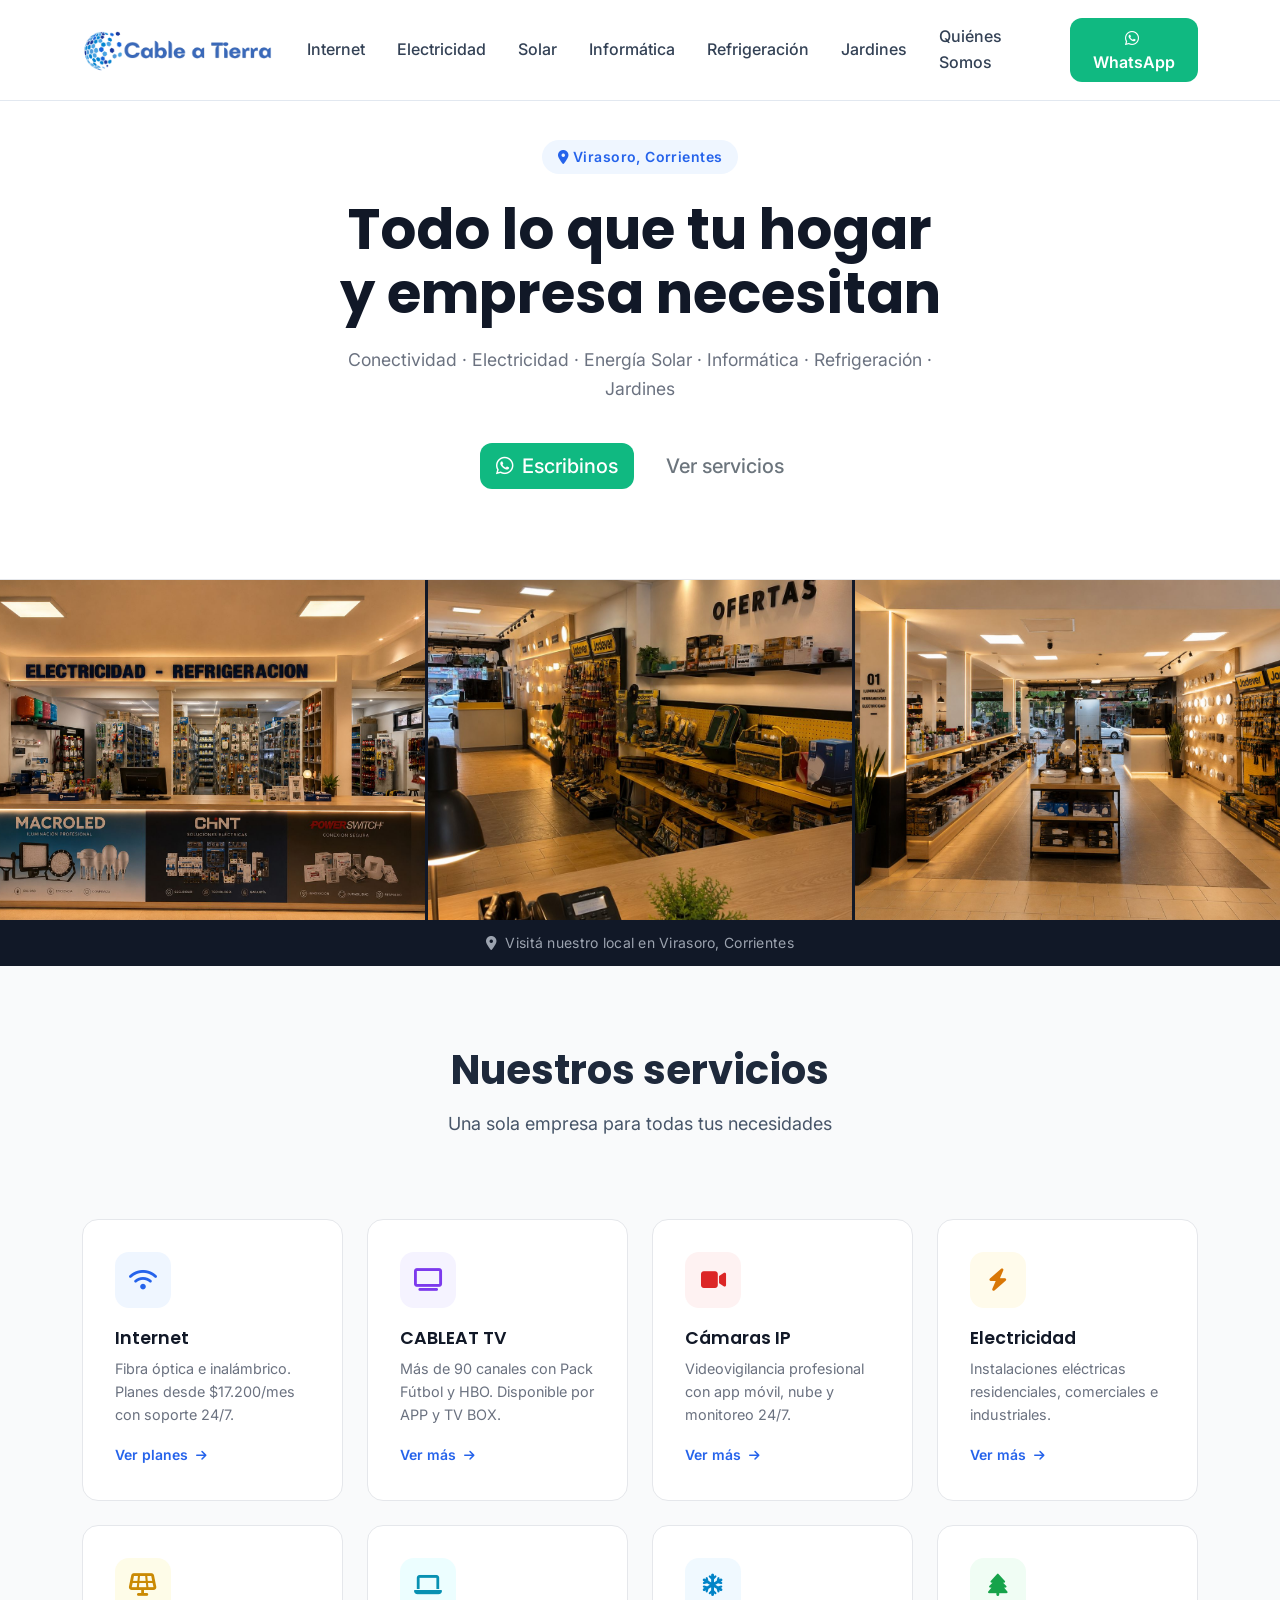
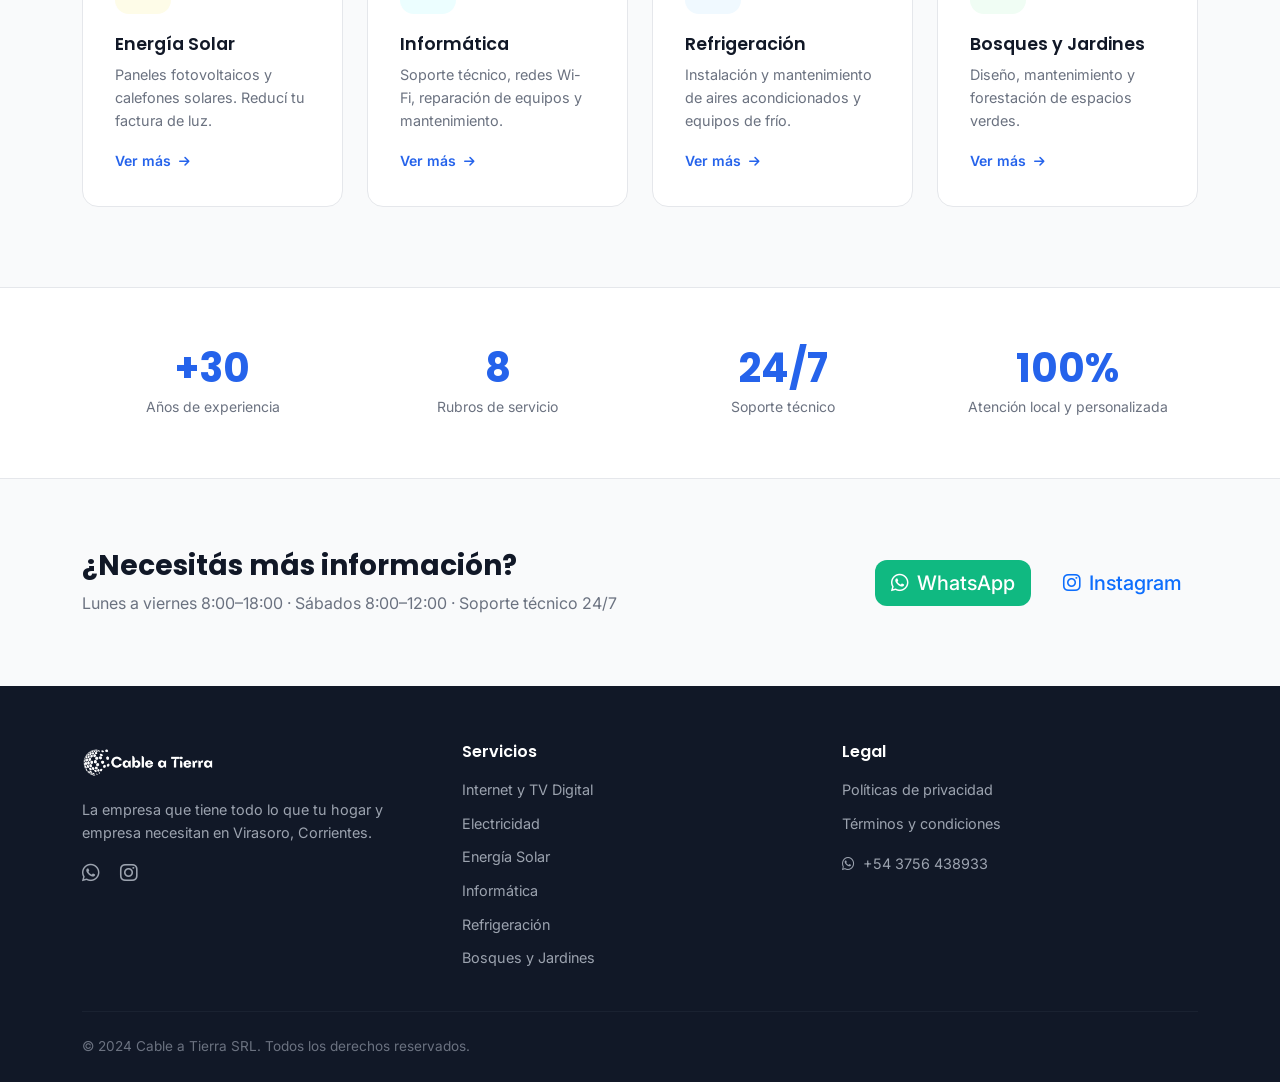
==== commit db654ad4: "feat: agregar página Quiénes Somos con historia, visión, fotos y ubicación Incluye 35 años de trayec" ====
--- a/index.html
+++ b/index.html
@@ -29,6 +29,7 @@
                     <li class="nav-item"><a class="nav-link" href="informatica.html">Informática</a></li>
                     <li class="nav-item"><a class="nav-link" href="refrigeracion.html">Refrigeración</a></li>
                     <li class="nav-item"><a class="nav-link" href="jardines.html">Jardines</a></li>
+                    <li class="nav-item"><a class="nav-link" href="nosotros.html">Quiénes Somos</a></li>
                     <li class="nav-item ms-2">
                         <a class="btn btn-success nav-cta" href="https://wa.me/5493756438933" target="_blank">
                             <i class="fab fa-whatsapp me-1"></i>WhatsApp
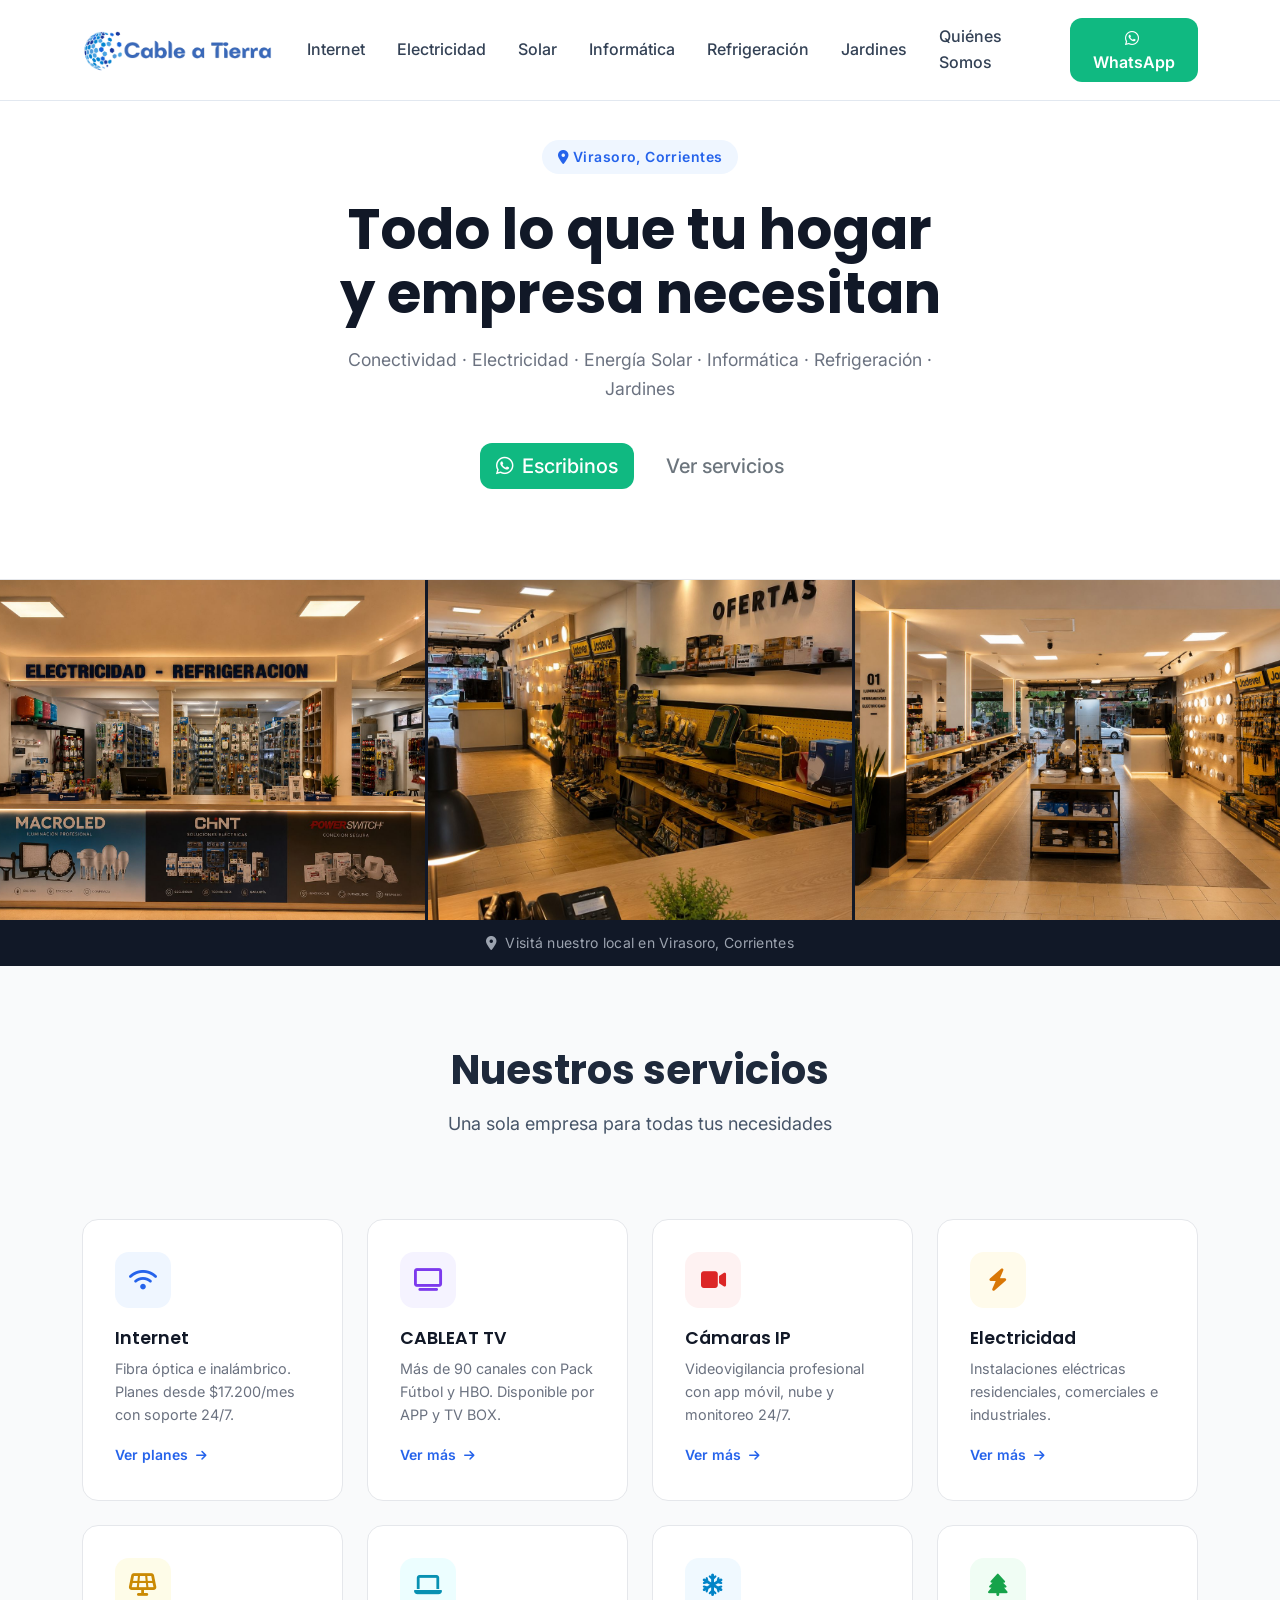
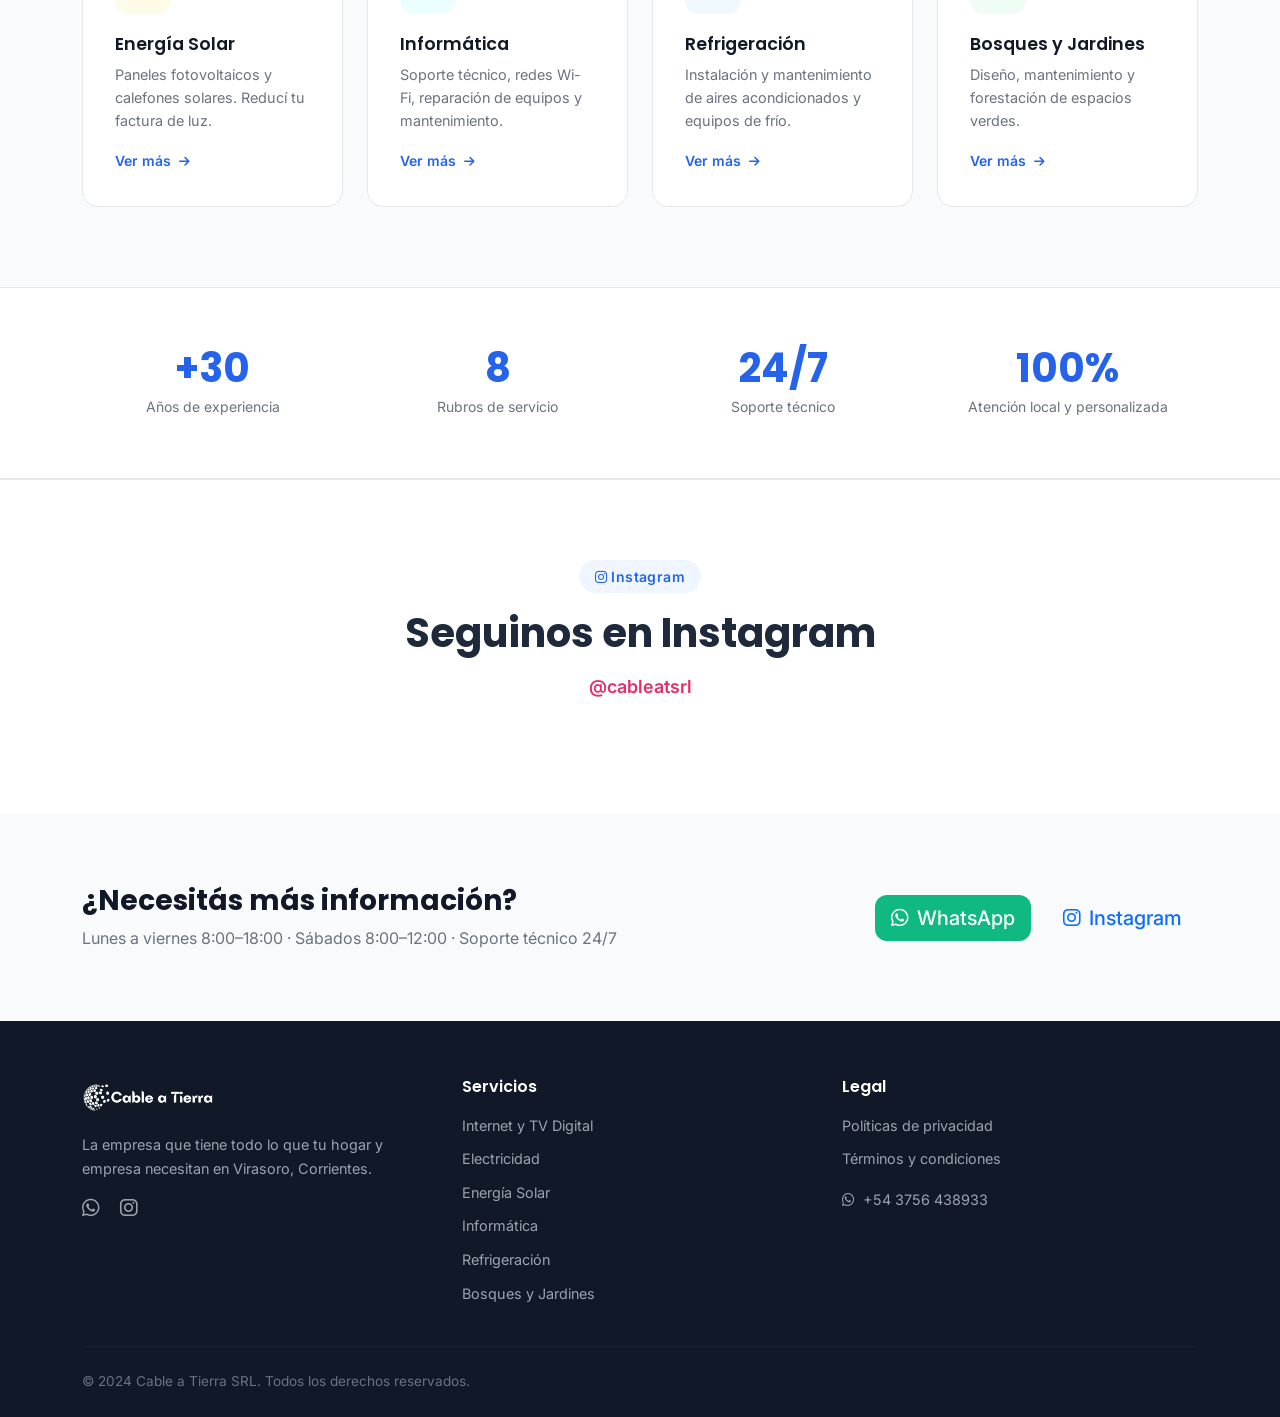
==== commit addf9608: "feat: agregar sección feed de Instagram (@cableatsrl) en el home con Behold Co-Authored-By: Claude S" ====
--- a/index.html
+++ b/index.html
@@ -9,8 +9,27 @@
     <link rel="stylesheet" href="https://cdnjs.cloudflare.com/ajax/libs/font-awesome/6.4.0/css/all.min.css">
     <link href="https://fonts.googleapis.com/css2?family=Inter:wght@300;400;500;600;700&family=Poppins:wght@600;700&display=swap" rel="stylesheet">
     <link rel="stylesheet" href="styles.css">
+    <!-- Google Tag Manager -->
+    <script>(function(w,d,s,l,i){w[l]=w[l]||[];w[l].push({'gtm.start':
+    new Date().getTime(),event:'gtm.js'});var f=d.getElementsByTagName(s)[0],
+    j=d.createElement(s),dl=l!='dataLayer'?'&l='+l:'';j.async=true;j.src=
+    'https://www.googletagmanager.com/gtm.js?id='+i+dl;f.parentNode.insertBefore(j,f);
+    })(window,document,'script','dataLayer','GTM-PGJXGLJZ');</script>
+    <!-- End Google Tag Manager -->
+    <!-- Google tag (gtag.js) -->
+    <script async src="https://www.googletagmanager.com/gtag/js?id=G-04BR76JN8S"></script>
+    <script>
+      window.dataLayer = window.dataLayer || [];
+      function gtag(){dataLayer.push(arguments);}
+      gtag('js', new Date());
+      gtag('config', 'G-04BR76JN8S');
+    </script>
 </head>
 <body>
+    <!-- Google Tag Manager (noscript) -->
+    <noscript><iframe src="https://www.googletagmanager.com/ns.html?id=GTM-PGJXGLJZ"
+    height="0" width="0" style="display:none;visibility:hidden"></iframe></noscript>
+    <!-- End Google Tag Manager (noscript) -->
 
     <!-- Navbar -->
     <nav class="navbar navbar-expand-lg fixed-top">
@@ -198,6 +217,28 @@
         </div>
     </section>
 
+    <!-- Instagram Feed -->
+    <section class="instagram-section">
+        <div class="container">
+            <div class="text-center mb-4">
+                <span class="hub-badge mb-3 d-inline-block">
+                    <i class="fab fa-instagram me-1"></i>Instagram
+                </span>
+                <h2 class="section-title">Seguinos en Instagram</h2>
+                <p class="section-subtitle">
+                    <a href="https://instagram.com/cableatsrl" target="_blank" style="color:#E1306C; text-decoration:none; font-weight:600;">@cableatsrl</a>
+                </p>
+            </div>
+            <behold-widget feed-id="vJK6573dkyxBEqepvdRP"></behold-widget>
+            <script>
+              (() => {
+                const d=document,s=d.createElement("script");s.type="module";
+                s.src="https://w.behold.so/widget.js";d.head.append(s);
+              })();
+            </script>
+        </div>
+    </section>
+
     <!-- Contacto -->
     <section class="contact-bar">
         <div class="container">
@@ -210,7 +251,7 @@
                     <a href="https://wa.me/5493756438933" class="btn btn-success btn-lg" target="_blank">
                         <i class="fab fa-whatsapp me-2"></i>WhatsApp
                     </a>
-                    <a href="https://instagram.com/cableatierrasrl" class="btn btn-outline-primary btn-lg" target="_blank">
+                    <a href="https://instagram.com/cableatsrl" class="btn btn-outline-primary btn-lg" target="_blank">
                         <i class="fab fa-instagram me-2"></i>Instagram
                     </a>
                 </div>
@@ -227,7 +268,7 @@
                     <p>La empresa que tiene todo lo que tu hogar y empresa necesitan en Virasoro, Corrientes.</p>
                     <div class="mt-3">
                         <a href="https://wa.me/5493756438933" class="footer-social me-3" target="_blank"><i class="fab fa-whatsapp fa-lg"></i></a>
-                        <a href="https://instagram.com/cableatierrasrl" class="footer-social" target="_blank"><i class="fab fa-instagram fa-lg"></i></a>
+                        <a href="https://instagram.com/cableatsrl" class="footer-social" target="_blank"><i class="fab fa-instagram fa-lg"></i></a>
                     </div>
                 </div>
                 <div class="col-lg-4">
--- a/styles.css
+++ b/styles.css
@@ -1130,6 +1130,13 @@
     }
 }
 
+/* Instagram Section */
+.instagram-section {
+    padding: 80px 0;
+    background: #fff;
+    border-top: 1px solid #E5E7EB;
+}
+
 /* Próximamente badge */
 .proximamente-badge {
     display: inline-flex;
